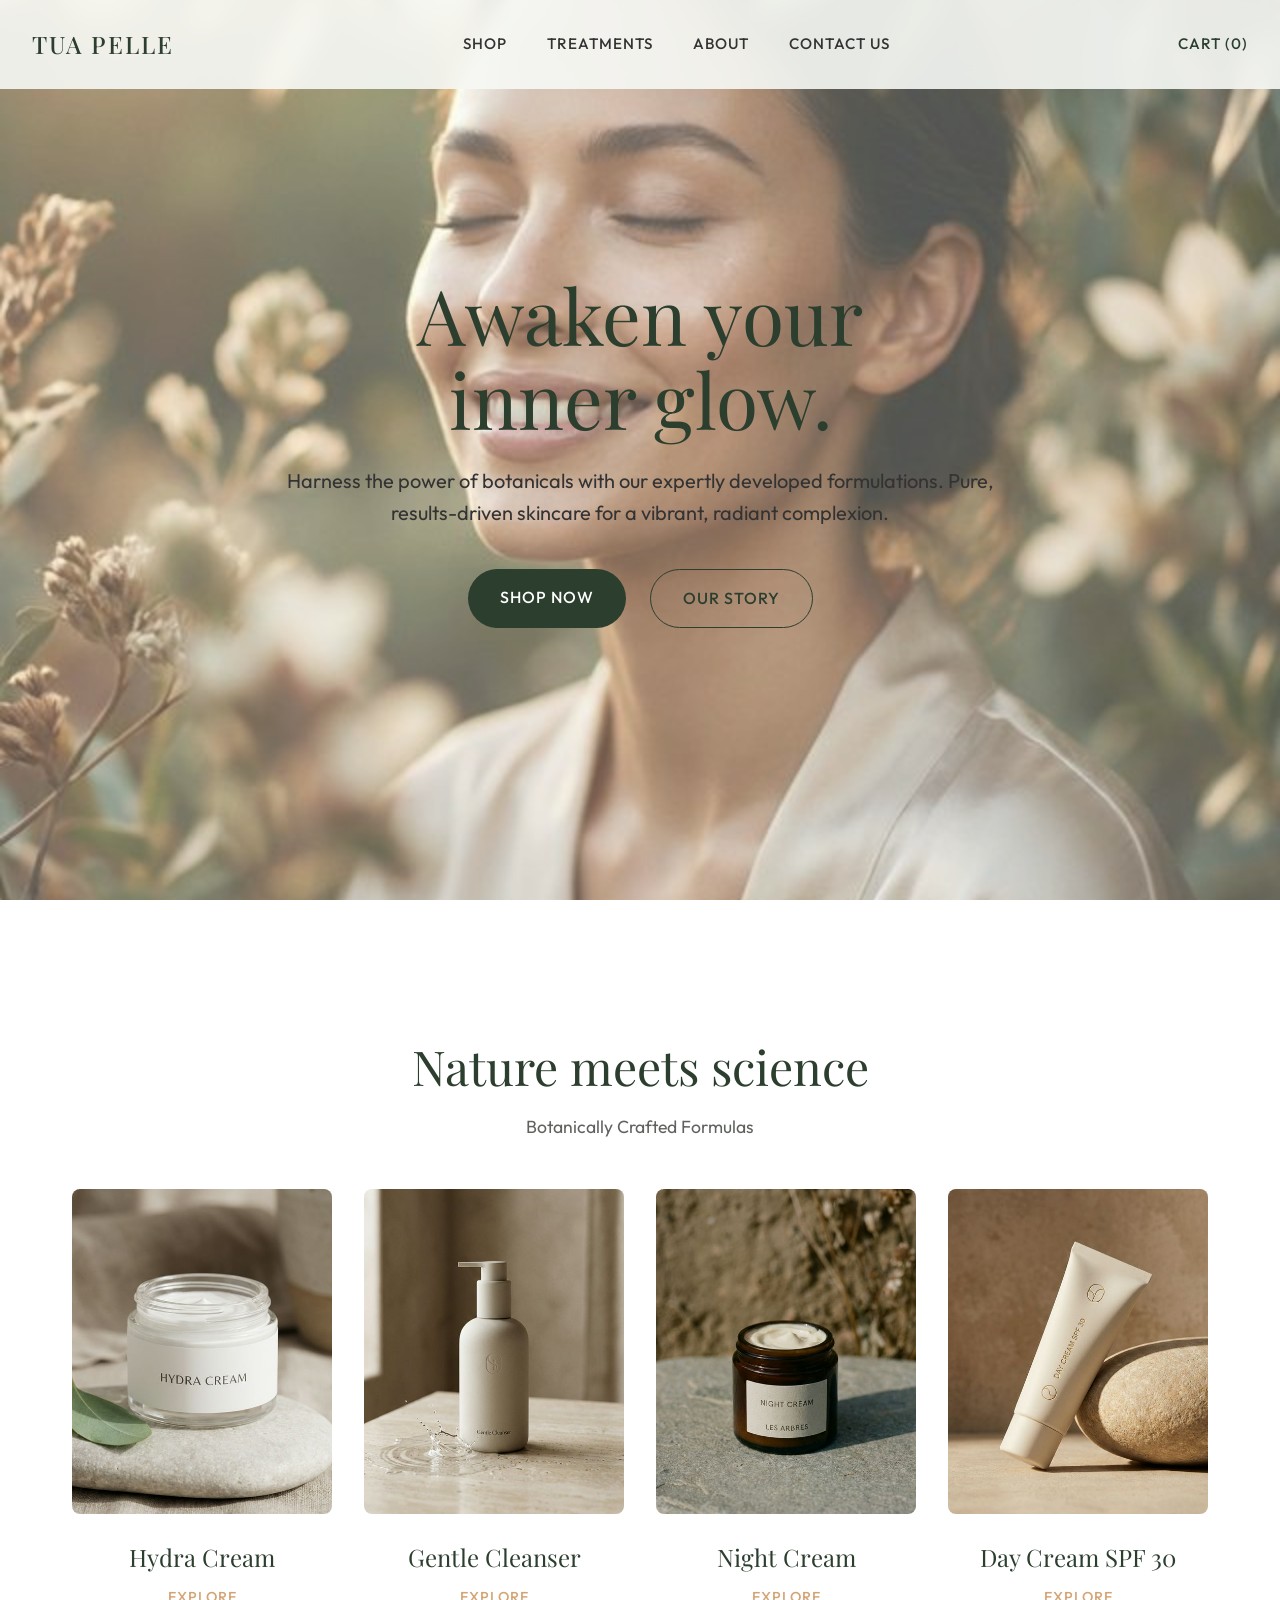
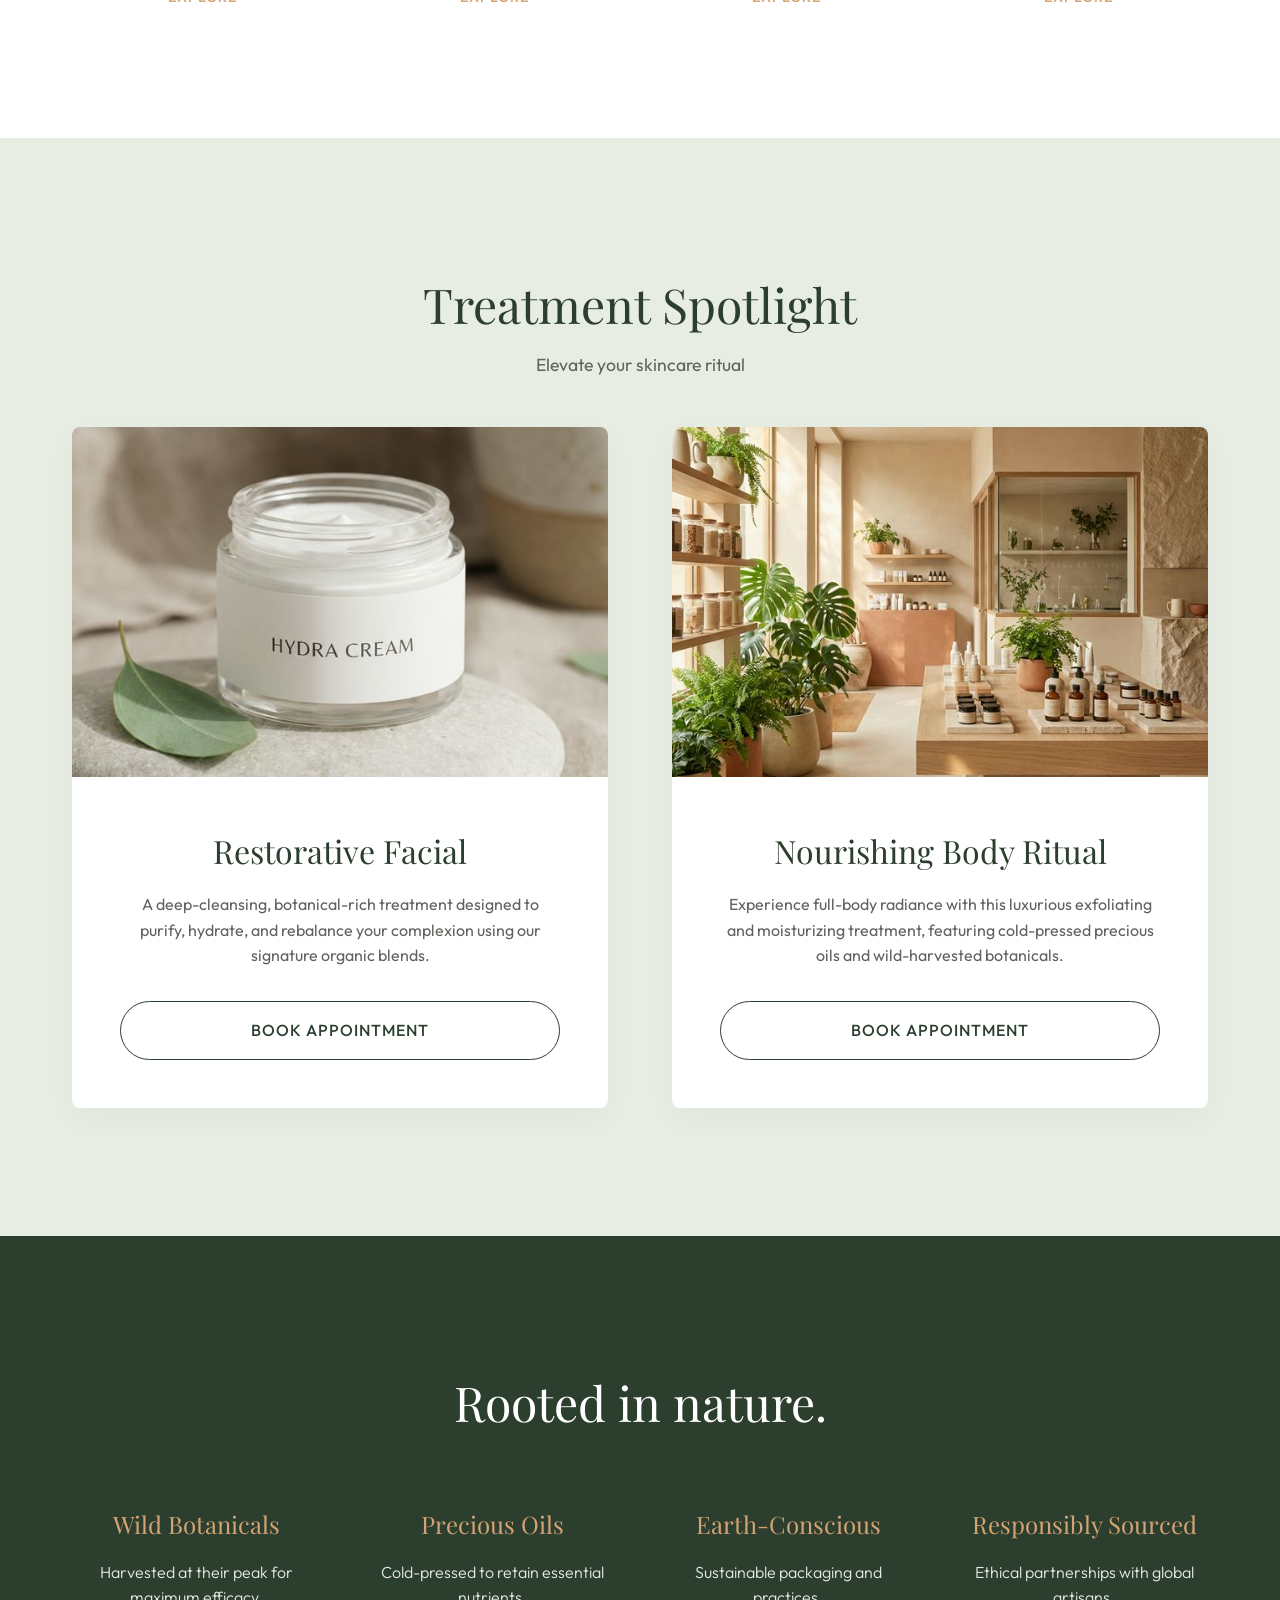
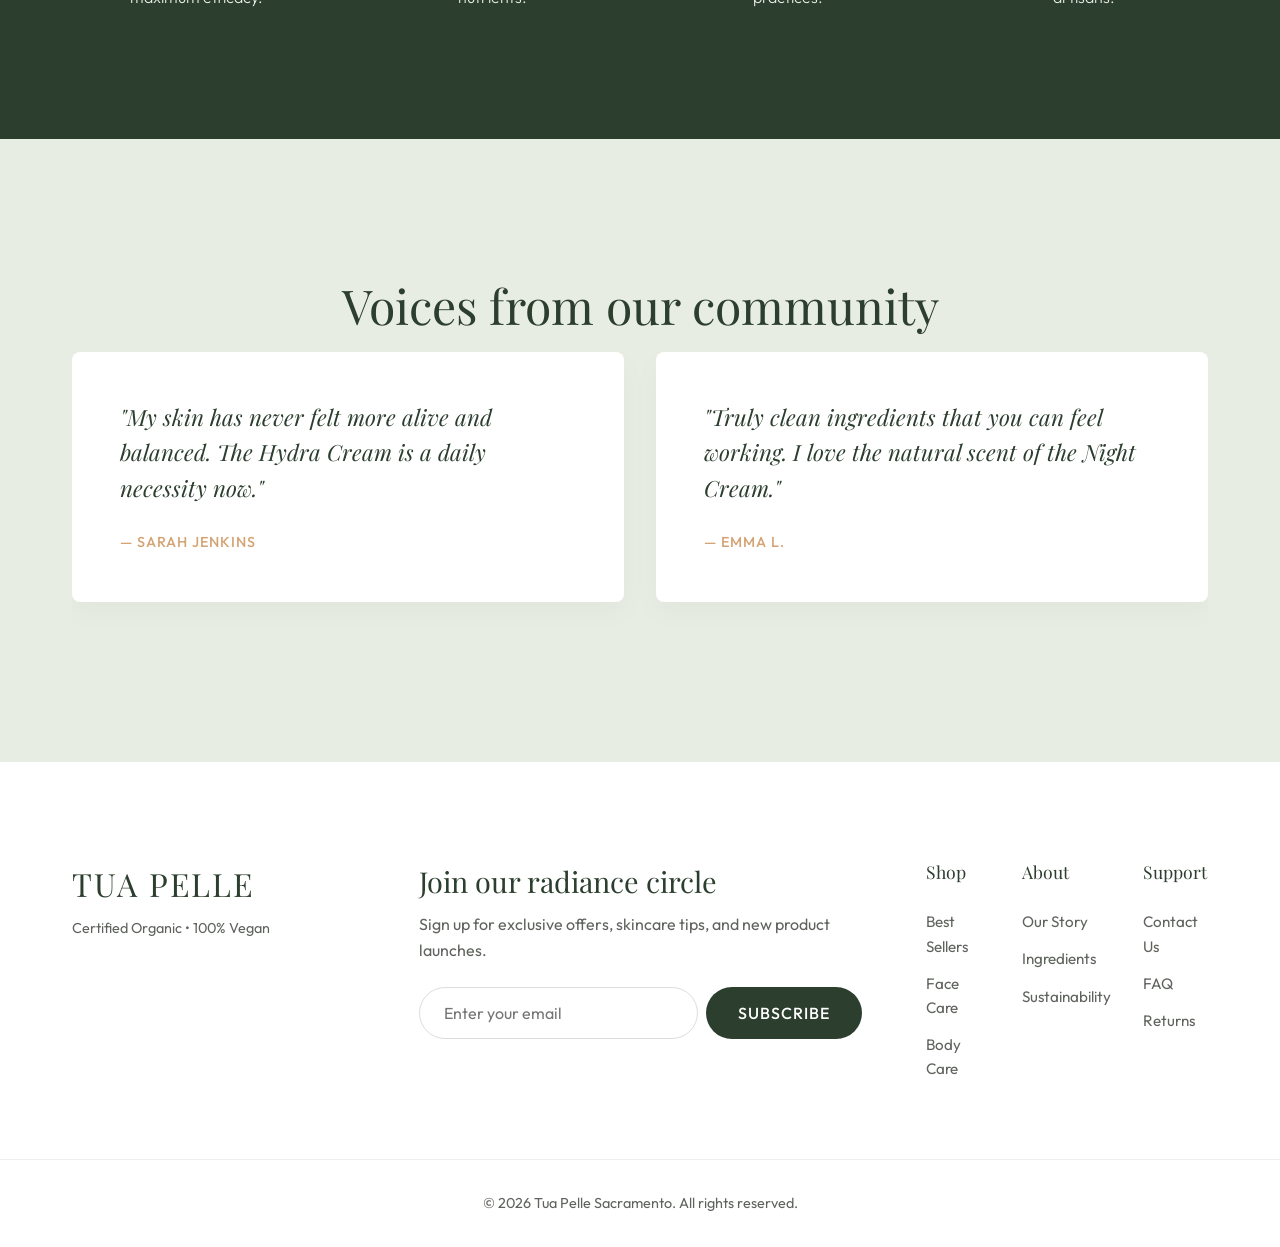
==== tuapelle/index.html @ a4c30607 "Add files via upload" ====
<!DOCTYPE html>
<html lang="en">

<head>
    <meta charset="UTF-8">
    <meta name="viewport" content="width=device-width, initial-scale=1.0">
    <title>Tua Pelle Sacramento — Natural Skincare</title>
    <meta name="description"
        content="Discover pure, results-driven skincare rooted in nature. Tua Pelle Sacramento offers organic, botanical blends for a vibrant, radiant complexion.">
    <link rel="preconnect" href="https://fonts.googleapis.com">
    <link rel="preconnect" href="https://fonts.gstatic.com" crossorigin>
    <link
        href="https://fonts.googleapis.com/css2?family=Outfit:wght@300;400;500;600&family=Playfair+Display:ital,wght@0,400;0,500;1,400&display=swap"
        rel="stylesheet">
    <link rel="stylesheet" href="css/styles.css">
</head>

<body>
    <header class="header">
        <div class="header-container">
            <a href="#" class="logo">TUA PELLE</a>
            <nav class="nav">
                <div class="nav-item">
                    <a href="shop.html" class="nav-link">Shop</a>
                </div>
                <div class="nav-item">
                    <a href="index.html#treatments" class="nav-link">Treatments</a>
                    <div class="dropdown-menu">
                        <a href="facial-treatment.html" class="dropdown-link">Facial Rituals</a>
                        <a href="body-treatment.html" class="dropdown-link">Body Rituals</a>
                    </div>
                </div>
                <div class="nav-item">
                    <a href="about.html" class="nav-link">About</a>
                </div>
                <div class="nav-item">
                    <a href="contact.html" class="nav-link">Contact Us</a>
                </div>
            </nav>
            <div class="header-actions">
                <button class="cart-btn">Cart (0)</button>
            </div>
        </div>
    </header>

    <main>
        <!-- Hero Section -->
        <section class="hero" id="hero">
            <!-- Background image will go in CSS -->
            <div class="hero-content">
                <h1 class="hero-title">Awaken your<br>inner glow.</h1>
                <p class="hero-subtitle">Harness the power of botanicals with our expertly developed formulations. Pure,
                    results-driven skincare for a vibrant, radiant complexion.</p>
                <div class="hero-cta">
                    <a href="#shop" class="btn btn-primary">Shop Now</a>
                    <a href="about.html" class="btn btn-secondary">Our Story</a>
                </div>
            </div>
        </section>

        <!-- Features / Products Section -->
        <section class="products" id="shop">
            <div class="container">
                <div class="section-header">
                    <h2 class="section-title">Nature meets science</h2>
                    <p class="section-desc">Botanically Crafted Formulas</p>
                </div>
                <div class="product-grid">
                    <div class="product-card">
                        <div class="product-image" id="prod-hydra"></div>
                        <h3 class="product-name">Hydra Cream</h3>
                        <a href="#" class="product-link">Explore</a>
                    </div>
                    <div class="product-card">
                        <div class="product-image" id="prod-cleanser"></div>
                        <h3 class="product-name">Gentle Cleanser</h3>
                        <a href="#" class="product-link">Explore</a>
                    </div>
                    <div class="product-card">
                        <div class="product-image" id="prod-night"></div>
                        <h3 class="product-name">Night Cream</h3>
                        <a href="#" class="product-link">Explore</a>
                    </div>
                    <div class="product-card">
                        <div class="product-image" id="prod-day"></div>
                        <h3 class="product-name">Day Cream SPF 30</h3>
                        <a href="#" class="product-link">Explore</a>
                    </div>
                </div>
            </div>
        </section>

        <!-- Treatments Section -->
        <section class="treatments" id="treatments">
            <div class="container">
                <div class="section-header">
                    <h2 class="section-title">Treatment Spotlight</h2>
                    <p class="section-desc">Elevate your skincare ritual</p>
                </div>
                <div class="treatment-grid">
                    <div class="treatment-card">
                        <div class="treatment-image" id="treat-facial"></div>
                        <div class="treatment-info">
                            <h3 class="treatment-name">Restorative Facial</h3>
                            <p class="treatment-desc">A deep-cleansing, botanical-rich treatment designed to purify,
                                hydrate, and rebalance your complexion using our signature organic blends.</p>
                            <a href="contact.html" class="btn btn-secondary treatment-btn">Book Appointment</a>
                        </div>
                    </div>
                    <div class="treatment-card">
                        <div class="treatment-image" id="treat-body"></div>
                        <div class="treatment-info">
                            <h3 class="treatment-name">Nourishing Body Ritual</h3>
                            <p class="treatment-desc">Experience full-body radiance with this luxurious exfoliating and
                                moisturizing treatment, featuring cold-pressed precious oils and wild-harvested
                                botanicals.</p>
                            <a href="contact.html" class="btn btn-secondary treatment-btn">Book Appointment</a>
                        </div>
                    </div>
                </div>
            </div>
        </section>

        <!-- Values Section -->
        <section class="values" id="about">
            <div class="container">
                <div class="section-header">
                    <h2 class="section-title">Rooted in nature.</h2>
                </div>
                <div class="values-grid">
                    <div class="value-item">
                        <h4 class="value-title">Wild Botanicals</h4>
                        <p class="value-desc">Harvested at their peak for maximum efficacy.</p>
                    </div>
                    <div class="value-item">
                        <h4 class="value-title">Precious Oils</h4>
                        <p class="value-desc">Cold-pressed to retain essential nutrients.</p>
                    </div>
                    <div class="value-item">
                        <h4 class="value-title">Earth-Conscious</h4>
                        <p class="value-desc">Sustainable packaging and practices.</p>
                    </div>
                    <div class="value-item">
                        <h4 class="value-title">Responsibly Sourced</h4>
                        <p class="value-desc">Ethical partnerships with global artisans.</p>
                    </div>
                </div>
            </div>
        </section>

        <!-- Testimonials Section -->
        <section class="testimonials">
            <div class="container">
                <div class="section-header">
                    <h2 class="section-title">Voices from our community</h2>
                </div>
                <div class="testimonial-carousel">
                    <div class="testimonial-card">
                        <p class="quote">"My skin has never felt more alive and balanced. The Hydra Cream is a daily
                            necessity now."</p>
                        <p class="author">— Sarah Jenkins</p>
                    </div>
                    <div class="testimonial-card">
                        <p class="quote">"Truly clean ingredients that you can feel working. I love the natural scent of
                            the Night Cream."</p>
                        <p class="author">— Emma L.</p>
                    </div>
                    <div class="testimonial-card">
                        <p class="quote">"The Gentle Cleanser leaves my face soft, not stripped. Finally, a skincare
                            routine that feels like self-care."</p>
                        <p class="author">— Lauren C.</p>
                    </div>
                </div>
            </div>
        </section>

        <!-- Footer / Newsletter -->
        <footer class="footer" id="support">
            <div class="container footer-grid">
                <div class="footer-brand">
                    <h2 class="footer-logo">TUA PELLE</h2>
                    <p class="footer-tagline">Certified Organic &bull; 100% Vegan</p>
                </div>
                <div class="footer-newsletter">
                    <h3 class="newsletter-title">Join our radiance circle</h3>
                    <p class="newsletter-desc">Sign up for exclusive offers, skincare tips, and new product launches.
                    </p>
                    <form class="newsletter-form">
                        <input type="email" placeholder="Enter your email" required>
                        <button type="submit" class="btn btn-primary">Subscribe</button>
                    </form>
                </div>
                <div class="footer-links">
                    <div class="link-column">
                        <h4>Shop</h4>
                        <a href="#shop">Best Sellers</a>
                        <a href="#shop">Face Care</a>
                        <a href="#shop">Body Care</a>
                    </div>
                    <div class="link-column">
                        <h4>About</h4>
                        <a href="about.html">Our Story</a>
                        <a href="about.html">Ingredients</a>
                        <a href="about.html">Sustainability</a>
                    </div>
                    <div class="link-column">
                        <h4>Support</h4>
                        <a href="contact.html">Contact Us</a>
                        <a href="contact.html">FAQ</a>
                        <a href="contact.html">Returns</a>
                    </div>
                </div>
            </div>
            <div class="footer-bottom">
                <p>&copy; 2026 Tua Pelle Sacramento. All rights reserved.</p>
            </div>
        </footer>
    </main>

    <script src="js/main.js"></script>
</body>

</html>
---- tuapelle/css/styles.css ----
:root {
    --primary-color: #2c3e2e;
    /* Deep Forest Green */
    --secondary-color: #e8ede3;
    /* Soft Sage / Off-White */
    --accent-color: #d4a373;
    /* Earthy Gold / Ochre */
    --text-color: #333333;
    --text-light: #5f635d;
    --bg-color: #f7f9f6;
    /* Very light subtle green tint */

    --font-heading: 'Playfair Display', serif;
    --font-body: 'Outfit', sans-serif;

    --transition: all 0.4s cubic-bezier(0.25, 0.46, 0.45, 0.94);
    --border-radius: 8px;
    --spacing-unit: 1rem;
}

* {
    margin: 0;
    padding: 0;
    box-sizing: border-box;
}

html {
    scroll-behavior: smooth;
}

body {
    font-family: var(--font-body);
    font-size: 16px;
    line-height: 1.6;
    color: var(--text-color);
    background-color: var(--bg-color);
    overflow-x: hidden;
}

h1,
h2,
h3,
h4,
h5,
h6 {
    font-family: var(--font-heading);
    font-weight: 400;
    color: var(--primary-color);
    margin-bottom: 1rem;
}

a {
    text-decoration: none;
    color: inherit;
    transition: var(--transition);
}

.container {
    max-width: 1200px;
    margin: 0 auto;
    padding: 0 2rem;
}

/* Typography Utilities */
.section-title {
    font-size: clamp(2rem, 4vw, 3rem);
    text-align: center;
    margin-bottom: 0.5rem;
}

.section-desc {
    text-align: center;
    color: var(--text-light);
    font-size: 1.1rem;
    margin-bottom: 3rem;
}

/* Buttons */
.btn {
    display: inline-block;
    padding: 1rem 2rem;
    font-family: var(--font-body);
    font-weight: 500;
    font-size: 1rem;
    text-transform: uppercase;
    letter-spacing: 1px;
    border-radius: 30px;
    cursor: pointer;
    transition: var(--transition);
    border: none;
}

.btn-primary {
    background-color: var(--primary-color);
    color: #fff;
}

.btn-primary:hover {
    background-color: #1a251b;
    transform: translateY(-2px);
    box-shadow: 0 10px 20px rgba(44, 62, 46, 0.2);
}

.btn-secondary {
    background-color: transparent;
    color: var(--primary-color);
    border: 1px solid var(--primary-color);
}

.btn-secondary:hover {
    background-color: var(--primary-color);
    color: #fff;
}

/* Header */
.header {
    position: fixed;
    top: 0;
    left: 0;
    width: 100%;
    z-index: 1000;
    background-color: rgba(247, 249, 246, 0.9);
    backdrop-filter: blur(10px);
    transition: var(--transition);
    padding: 1.5rem 0;
    border-bottom: 1px solid transparent;
}

.header.scrolled {
    padding: 1rem 0;
    border-bottom: 1px solid rgba(44, 62, 46, 0.1);
    box-shadow: 0 2px 10px rgba(0, 0, 0, 0.02);
}

.header-container {
    display: flex;
    justify-content: space-between;
    align-items: center;
    max-width: 1400px;
    margin: 0 auto;
    padding: 0 2rem;
}

.logo {
    font-family: var(--font-heading);
    font-size: 1.5rem;
    font-weight: 500;
    letter-spacing: 2px;
    color: var(--primary-color);
}

.nav {
    display: flex;
    gap: 2.5rem;
    align-items: center;
}

.nav-item {
    position: relative;
}

.nav-link {
    font-size: 0.95rem;
    font-weight: 500;
    text-transform: uppercase;
    letter-spacing: 1px;
    position: relative;
    padding: 0.5rem 0;
    display: inline-block;
}

.nav-link::after {
    content: '';
    position: absolute;
    width: 0;
    height: 1px;
    bottom: 2px;
    left: 0;
    background-color: var(--primary-color);
    transition: var(--transition);
}

.nav-link:hover::after {
    width: 100%;
}

/* Dropdown Menu */
.dropdown-menu {
    position: absolute;
    top: 100%;
    left: -1rem;
    background: #fff;
    min-width: 220px;
    box-shadow: 0 10px 30px rgba(0, 0, 0, 0.05);
    border-radius: var(--border-radius);
    padding: 1rem 0;
    opacity: 0;
    visibility: hidden;
    transform: translateY(10px);
    transition: var(--transition);
    z-index: 100;
}

.nav-item:hover .dropdown-menu {
    opacity: 1;
    visibility: visible;
    transform: translateY(0);
}

.dropdown-link {
    display: block;
    padding: 0.8rem 1.5rem;
    color: var(--text-color);
    font-size: 0.95rem;
    transition: var(--transition);
}

.dropdown-link:hover {
    background-color: var(--bg-color);
    color: var(--primary-color);
    padding-left: 2rem;
}

.cart-btn {
    background: none;
    border: none;
    font-family: var(--font-body);
    font-size: 0.95rem;
    text-transform: uppercase;
    letter-spacing: 1px;
    cursor: pointer;
    font-weight: 500;
    color: var(--primary-color);
    transition: var(--transition);
}

.cart-btn:hover {
    color: var(--accent-color);
}

/* Hero Section */
.hero {
    height: 100vh;
    min-height: 600px;
    position: relative;
    display: flex;
    align-items: center;
    justify-content: center;
    overflow: hidden;
}

/* We will inject the background image dynamically via JS to use the correct artifact path */
.hero::before {
    content: '';
    position: absolute;
    top: 0;
    left: 0;
    width: 100%;
    height: 100%;
    background-image: url('../images/hero.png');
    background-size: cover;
    background-position: center;
    z-index: -1;
}

/* Optional overlay for better text readability if the generated image is too bright */
.hero::after {
    content: '';
    position: absolute;
    top: 0;
    left: 0;
    width: 100%;
    height: 100%;
    background: rgba(247, 249, 246, 0.3);
    z-index: -1;
}

.hero-content {
    text-align: center;
    max-width: 800px;
    padding: 2rem;
    opacity: 0;
    transform: translateY(30px);
    animation: fadeInUp 1s forwards 0.5s;
}

.hero-title {
    font-size: clamp(3rem, 6vw, 5.5rem);
    line-height: 1.1;
    margin-bottom: 1.5rem;
    color: var(--primary-color);
}

.hero-subtitle {
    font-size: clamp(1.1rem, 2vw, 1.25rem);
    margin-bottom: 2.5rem;
    color: var(--text-color);
}

.hero-cta {
    display: flex;
    gap: 1.5rem;
    justify-content: center;
}

@keyframes fadeInUp {
    to {
        opacity: 1;
        transform: translateY(0);
    }
}

/* Products Section */
.products {
    padding: 8rem 0;
    background-color: #fff;
}

.product-grid {
    display: grid;
    grid-template-columns: repeat(auto-fit, minmax(250px, 1fr));
    gap: 2rem;
}

.product-card {
    text-align: center;
    opacity: 0;
    transform: translateY(20px);
    transition: var(--transition);
}

.product-card.visible {
    opacity: 1;
    transform: translateY(0);
}

.product-image {
    width: 100%;
    aspect-ratio: 4/5;
    background-color: var(--secondary-color);
    background-size: cover;
    background-position: center;
    border-radius: var(--border-radius);
    margin-bottom: 1.5rem;
    transition: var(--transition);
    overflow: hidden;
}

#prod-hydra {
    background-image: url('../images/product1.png');
}

#prod-cleanser {
    background-image: url('../images/product2.png');
}

#prod-night {
    background-image: url('../images/product3.png');
}

#prod-day {
    background-image: url('../images/product4.png');
}

.product-card:hover .product-image {
    transform: scale(1.03);
    box-shadow: 0 15px 30px rgba(0, 0, 0, 0.08);
}

.product-name {
    font-size: 1.5rem;
    margin-bottom: 0.5rem;
}

.product-link {
    font-family: var(--font-body);
    font-weight: 500;
    color: var(--accent-color);
    text-transform: uppercase;
    letter-spacing: 1px;
    font-size: 0.9rem;
    position: relative;
    display: inline-block;
}

.product-link::after {
    content: '';
    position: absolute;
    width: 100%;
    height: 1px;
    bottom: -2px;
    left: 0;
    background-color: var(--accent-color);
    transform: scaleX(0);
    transform-origin: right;
    transition: transform 0.3s ease;
}

.product-card:hover .product-link::after {
    transform: scaleX(1);
    transform-origin: left;
}

/* Treatments Section */
.treatments {
    padding: 8rem 0;
    background-color: var(--secondary-color);
}

.treatment-grid {
    display: grid;
    grid-template-columns: 1fr;
    gap: 4rem;
}

@media (min-width: 992px) {
    .treatment-grid {
        grid-template-columns: 1fr 1fr;
    }
}

.treatment-card {
    background-color: #fff;
    border-radius: var(--border-radius);
    overflow: hidden;
    box-shadow: 0 10px 30px rgba(0, 0, 0, 0.03);
    transition: var(--transition);
    opacity: 0;
    transform: translateY(20px);
}

.treatment-card.visible {
    opacity: 1;
    transform: translateY(0);
}

.treatment-card:hover {
    box-shadow: 0 15px 40px rgba(0, 0, 0, 0.08);
    transform: translateY(-5px);
}

.treatment-image {
    width: 100%;
    height: 350px;
    background-size: cover;
    background-position: center;
}

#treat-facial {
    background-image: url('../images/product1.png');
}

#treat-body {
    background-image: url('../images/about.png');
}

.treatment-info {
    padding: 3rem;
    text-align: center;
}

.treatment-name {
    font-size: 2rem;
    margin-bottom: 1rem;
    color: var(--primary-color);
}

.treatment-desc {
    color: var(--text-light);
    margin-bottom: 2rem;
}

.treatment-btn {
    width: 100%;
}

/* Values Section */
.values {
    padding: 8rem 0;
    background-color: var(--primary-color);
    color: #fff;
    text-align: center;
}

.values .section-title {
    color: #fff;
    margin-bottom: 4rem;
}

.values-grid {
    display: grid;
    grid-template-columns: repeat(auto-fit, minmax(220px, 1fr));
    gap: 3rem;
}

.value-item {
    opacity: 0;
    transform: translateY(20px);
}

.value-item.visible {
    opacity: 1;
    transform: translateY(0);
    transition: opacity 0.8s ease, transform 0.8s ease;
}

.value-title {
    color: var(--accent-color);
    font-size: 1.5rem;
    margin-bottom: 1rem;
}

.value-desc {
    color: #e8ede3;
    font-weight: 300;
}

/* Testimonials */
.testimonials {
    padding: 8rem 0;
    background-color: var(--secondary-color);
}

.testimonial-carousel {
    display: flex;
    overflow-x: auto;
    scroll-snap-type: x mandatory;
    gap: 2rem;
    padding-bottom: 2rem;
    scrollbar-width: thin;
    scrollbar-color: var(--primary-color) transparent;
}

.testimonial-carousel::-webkit-scrollbar {
    height: 6px;
}

.testimonial-carousel::-webkit-scrollbar-thumb {
    background-color: var(--primary-color);
    border-radius: 10px;
}

.testimonial-card {
    flex: 0 0 calc(100% - 2rem);
    scroll-snap-align: center;
    background: #fff;
    padding: 3rem;
    border-radius: var(--border-radius);
    box-shadow: 0 10px 30px rgba(0, 0, 0, 0.03);
}

@media (min-width: 768px) {
    .testimonial-card {
        flex: 0 0 calc(50% - 1rem);
    }
}

.quote {
    font-family: var(--font-heading);
    font-size: 1.4rem;
    font-style: italic;
    margin-bottom: 1.5rem;
    color: var(--primary-color);
}

.author {
    font-weight: 500;
    text-transform: uppercase;
    letter-spacing: 1px;
    font-size: 0.9rem;
    color: var(--accent-color);
}

/* Footer */
.footer {
    padding: 6rem 0 2rem;
    background-color: #fff;
}

.footer-grid {
    display: grid;
    grid-template-columns: 1fr;
    gap: 4rem;
    margin-bottom: 4rem;
}

@media (min-width: 992px) {
    .footer-grid {
        grid-template-columns: 1fr 1fr 1fr;
    }
}

.footer-logo {
    font-size: 2rem;
    letter-spacing: 2px;
    margin-bottom: 0.5rem;
}

.footer-tagline {
    color: var(--text-light);
    font-size: 0.9rem;
}

.newsletter-title {
    font-size: 1.8rem;
    margin-bottom: 0.5rem;
}

.newsletter-desc {
    color: var(--text-light);
    margin-bottom: 1.5rem;
}

.newsletter-form {
    display: flex;
    gap: 0.5rem;
}

.newsletter-form input {
    flex: 1;
    padding: 0.8rem 1.5rem;
    border: 1px solid #ddd;
    border-radius: 30px;
    font-family: var(--font-body);
    font-size: 1rem;
    outline: none;
    transition: border-color 0.3s;
}

.newsletter-form input:focus {
    border-color: var(--primary-color);
}

.footer-links {
    display: flex;
    justify-content: space-between;
    gap: 2rem;
}

.link-column h4 {
    font-size: 1.1rem;
    margin-bottom: 1.5rem;
}

.link-column a {
    display: block;
    color: var(--text-light);
    margin-bottom: 0.8rem;
    font-size: 0.95rem;
}

.link-column a:hover {
    color: var(--accent-color);
}

.footer-bottom {
    text-align: center;
    padding-top: 2rem;
    border-top: 1px solid #eee;
    color: var(--text-light);
    font-size: 0.9rem;
}

/* Responsive Adjustments */
@media (max-width: 768px) {
    .header-container {
        flex-direction: column;
        gap: 1rem;
    }

    .nav {
        gap: 1.5rem;
    }

    .hero-cta {
        flex-direction: column;
    }

    .footer-links {
        flex-direction: column;
    }
}
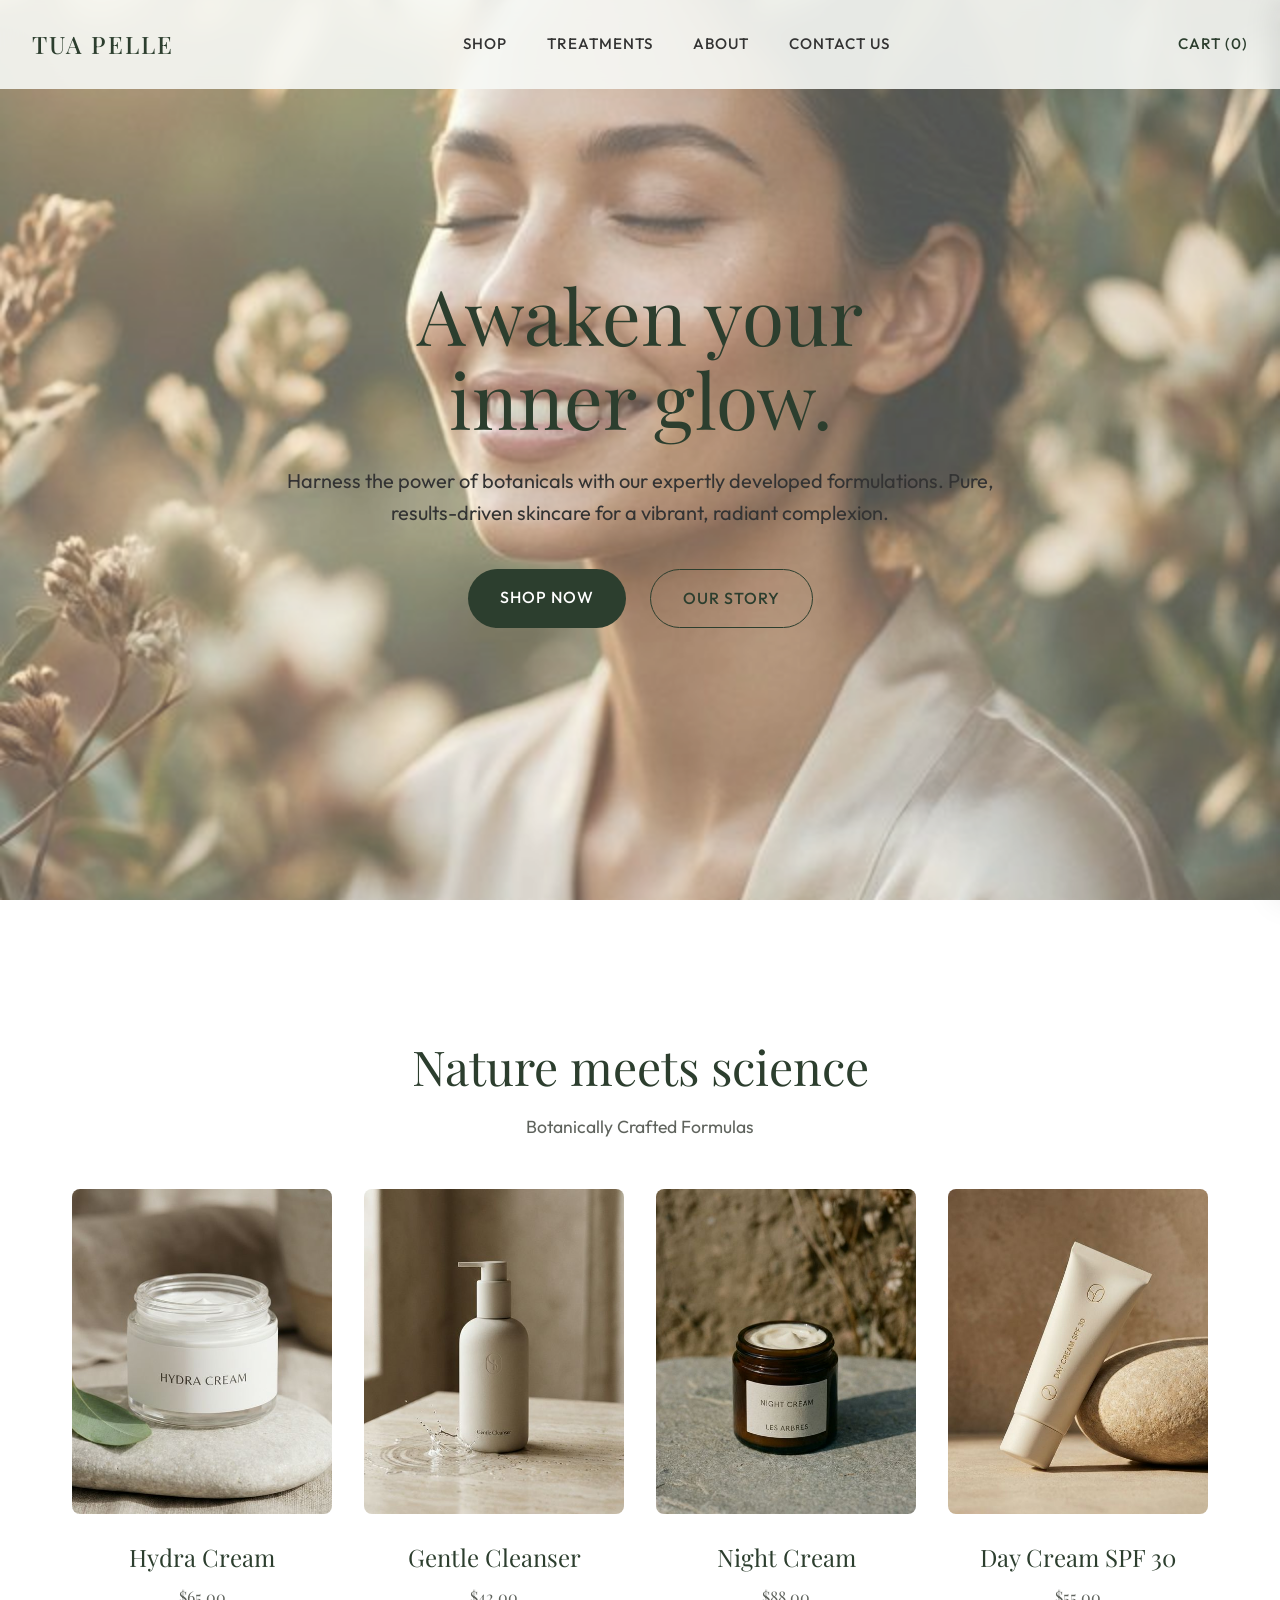
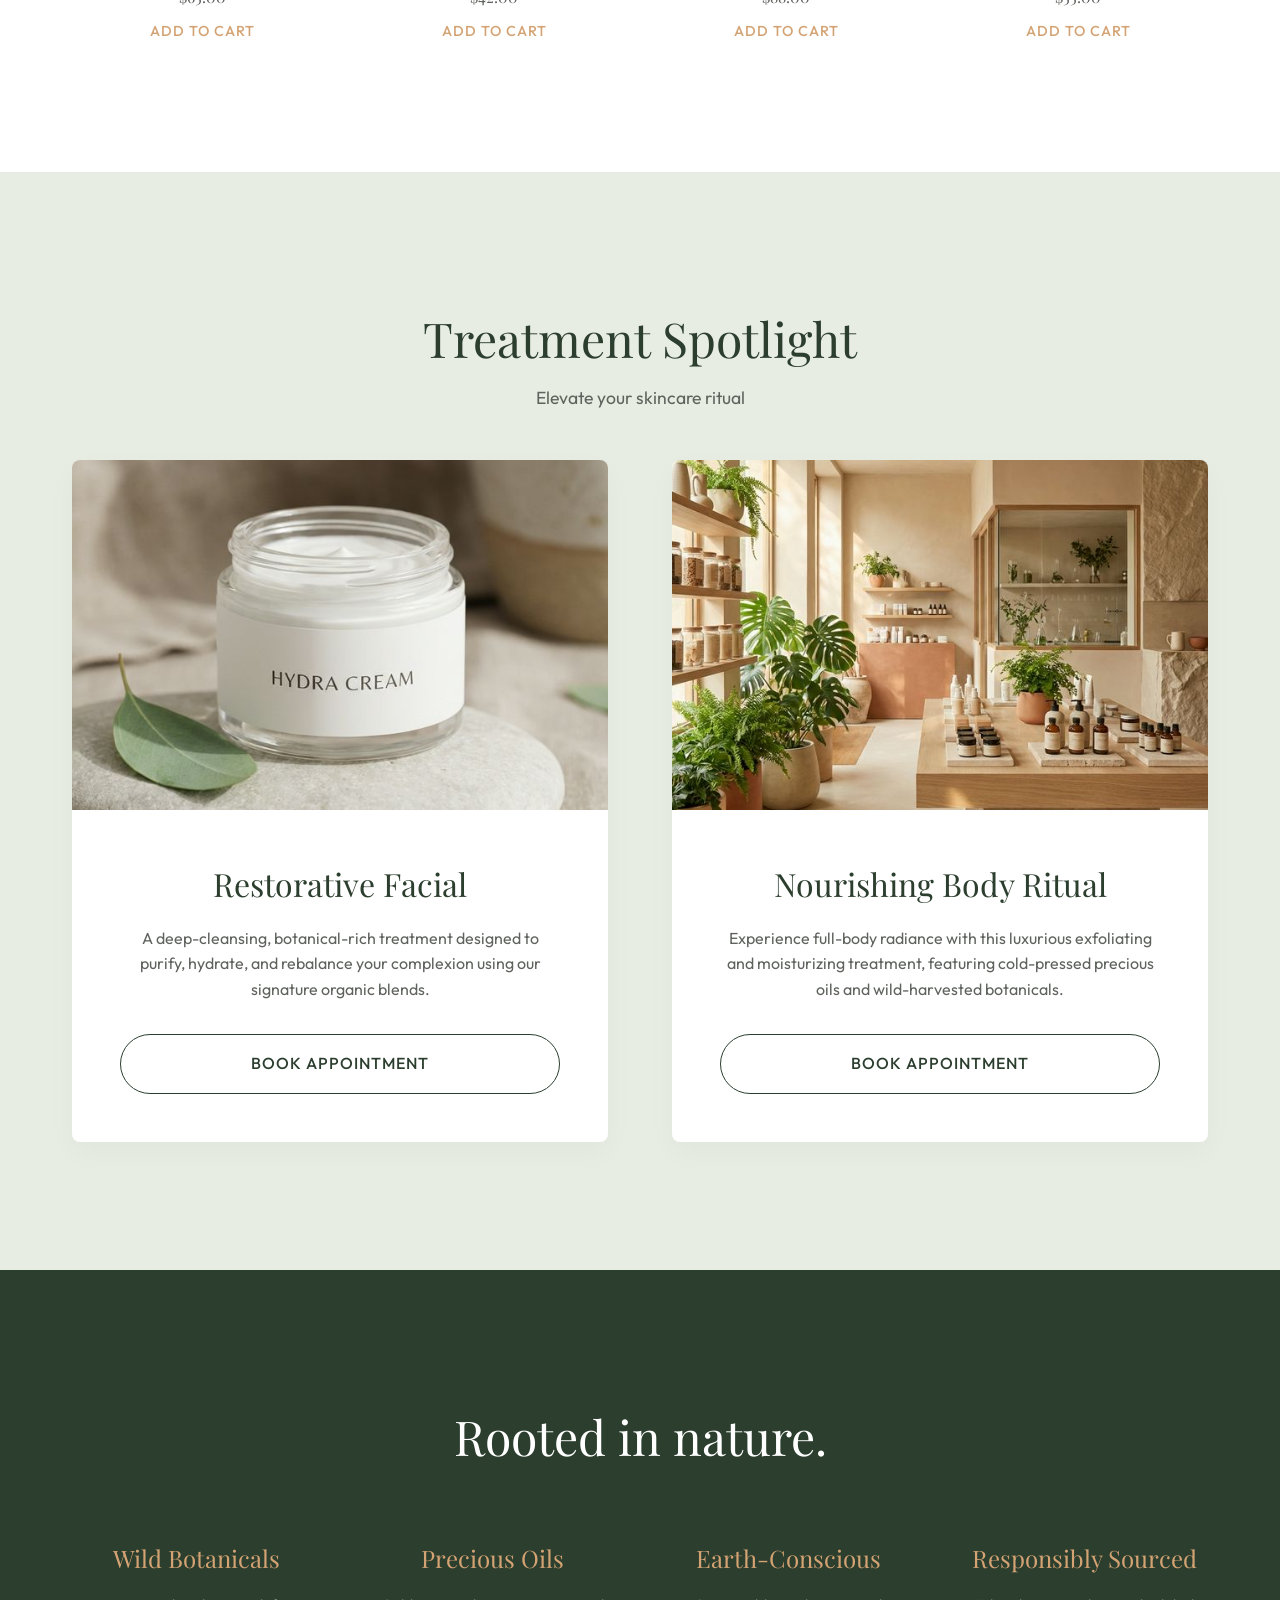
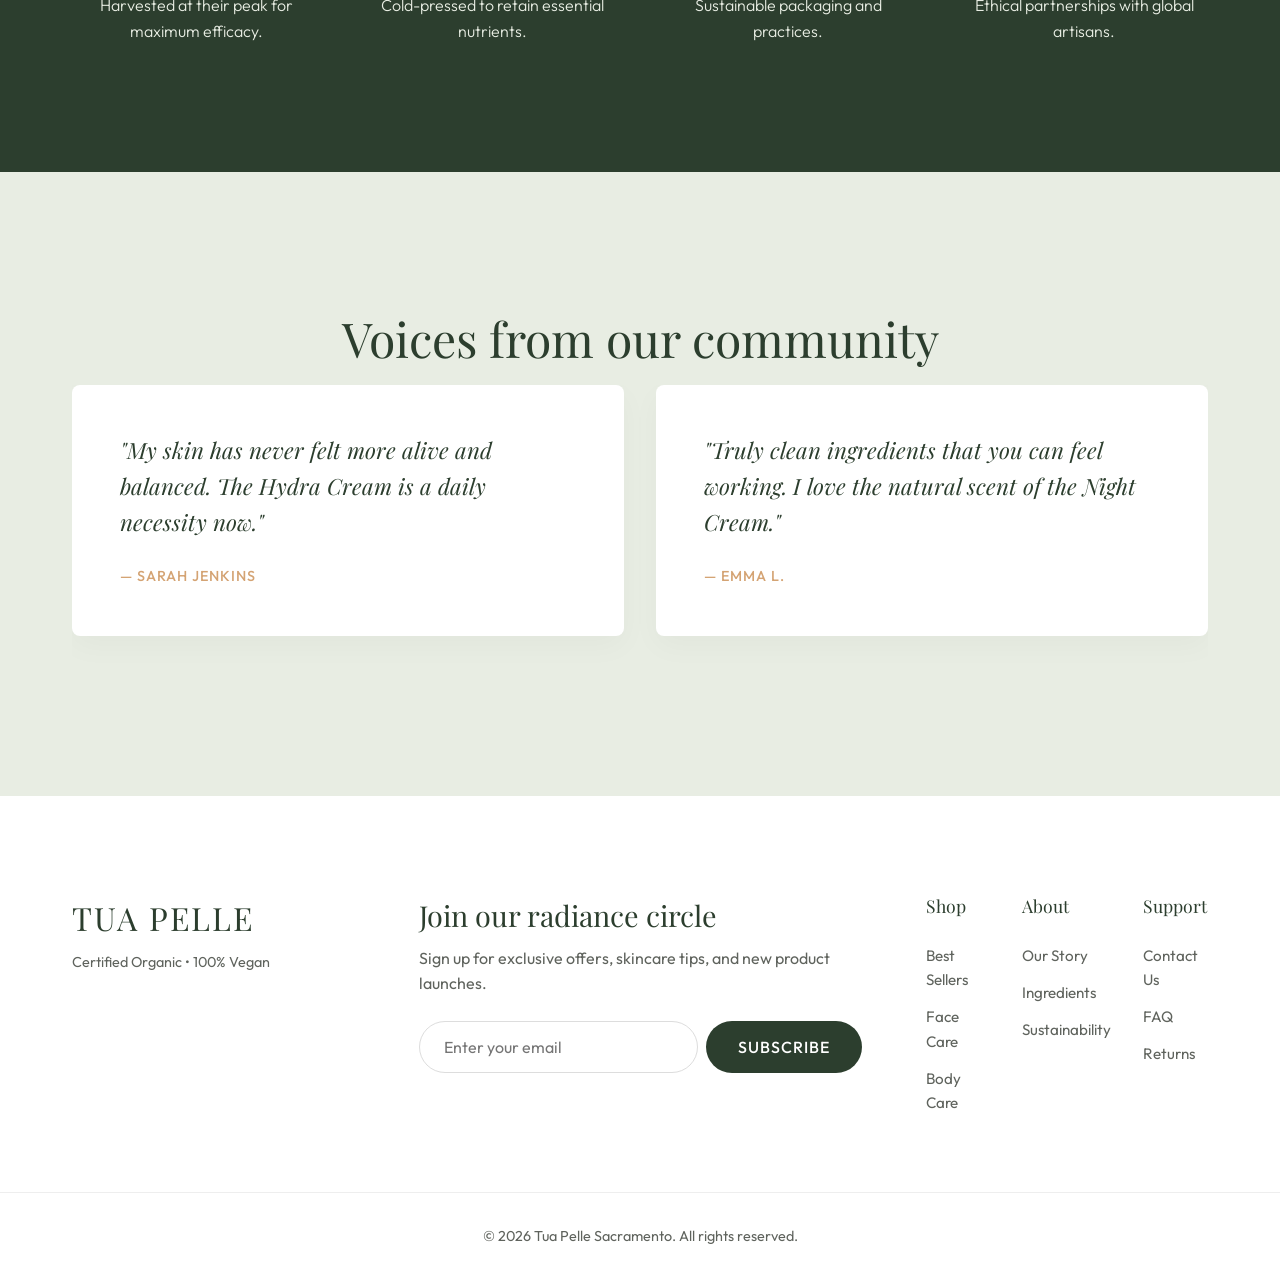
==== commit 00e8bdc8: "Add files via upload" ====
--- a/tuapelle/index.html
+++ b/tuapelle/index.html
@@ -69,22 +69,46 @@
                     <div class="product-card">
                         <div class="product-image" id="prod-hydra"></div>
                         <h3 class="product-name">Hydra Cream</h3>
-                        <a href="#" class="product-link">Explore</a>
+                        <p class="product-price"
+                            style="margin-bottom: 0.5rem; color: var(--text-light); font-family: var(--font-heading);">
+                            $65.00</p>
+                        <button class="product-link add-to-cart-btn"
+                            style="background:none; border:none; cursor:pointer;" data-id="prod_hydra"
+                            data-name="Hydra Cream" data-price="65.00" data-image="images/product1.png">Add to
+                            Cart</button>
                     </div>
                     <div class="product-card">
                         <div class="product-image" id="prod-cleanser"></div>
                         <h3 class="product-name">Gentle Cleanser</h3>
-                        <a href="#" class="product-link">Explore</a>
+                        <p class="product-price"
+                            style="margin-bottom: 0.5rem; color: var(--text-light); font-family: var(--font-heading);">
+                            $42.00</p>
+                        <button class="product-link add-to-cart-btn"
+                            style="background:none; border:none; cursor:pointer;" data-id="prod_cleanser"
+                            data-name="Gentle Cleanser" data-price="42.00" data-image="images/product2.png">Add to
+                            Cart</button>
                     </div>
                     <div class="product-card">
                         <div class="product-image" id="prod-night"></div>
                         <h3 class="product-name">Night Cream</h3>
-                        <a href="#" class="product-link">Explore</a>
+                        <p class="product-price"
+                            style="margin-bottom: 0.5rem; color: var(--text-light); font-family: var(--font-heading);">
+                            $88.00</p>
+                        <button class="product-link add-to-cart-btn"
+                            style="background:none; border:none; cursor:pointer;" data-id="prod_night"
+                            data-name="Night Cream" data-price="88.00" data-image="images/product3.png">Add to
+                            Cart</button>
                     </div>
                     <div class="product-card">
                         <div class="product-image" id="prod-day"></div>
                         <h3 class="product-name">Day Cream SPF 30</h3>
-                        <a href="#" class="product-link">Explore</a>
+                        <p class="product-price"
+                            style="margin-bottom: 0.5rem; color: var(--text-light); font-family: var(--font-heading);">
+                            $55.00</p>
+                        <button class="product-link add-to-cart-btn"
+                            style="background:none; border:none; cursor:pointer;" data-id="prod_day"
+                            data-name="Day Cream SPF 30" data-price="55.00" data-image="images/product4.png">Add to
+                            Cart</button>
                     </div>
                 </div>
             </div>
--- a/tuapelle/css/styles.css
+++ b/tuapelle/css/styles.css
@@ -679,4 +679,189 @@
     .footer-links {
         flex-direction: column;
     }
+}
+
+/* --- SHOPPING CART --- */
+.cart-overlay {
+    position: fixed;
+    top: 0;
+    left: 0;
+    width: 100%;
+    height: 100vh;
+    background-color: rgba(0, 0, 0, 0.4);
+    z-index: 1050;
+    opacity: 0;
+    visibility: hidden;
+    transition: var(--transition);
+}
+
+.cart-overlay.active {
+    opacity: 1;
+    visibility: visible;
+}
+
+.cart-sidebar {
+    position: fixed;
+    top: 0;
+    right: -450px;
+    width: 100%;
+    max-width: 450px;
+    height: 100vh;
+    background-color: #fff;
+    z-index: 1060;
+    display: flex;
+    flex-direction: column;
+    box-shadow: -5px 0 30px rgba(0, 0, 0, 0.1);
+    transition: right 0.4s cubic-bezier(0.25, 0.46, 0.45, 0.94);
+}
+
+.cart-sidebar.open {
+    right: 0;
+}
+
+.cart-header {
+    display: flex;
+    justify-content: space-between;
+    align-items: center;
+    padding: 2rem 2.5rem;
+    border-bottom: 1px solid #eee;
+}
+
+.cart-header h2 {
+    margin-bottom: 0;
+    font-size: 1.8rem;
+    font-family: var(--font-heading);
+}
+
+.close-cart {
+    background: none;
+    border: none;
+    font-size: 2.5rem;
+    line-height: 1;
+    cursor: pointer;
+    color: var(--text-light);
+    transition: var(--transition);
+}
+
+.close-cart:hover {
+    color: var(--primary-color);
+}
+
+.cart-items {
+    flex: 1;
+    overflow-y: auto;
+    padding: 2.5rem;
+    display: flex;
+    flex-direction: column;
+    gap: 2rem;
+}
+
+.cart-empty-msg {
+    text-align: center;
+    color: var(--text-light);
+    font-size: 1.1rem;
+    margin-top: 2rem;
+}
+
+.cart-item {
+    display: flex;
+    gap: 1.5rem;
+    padding-bottom: 1.5rem;
+    border-bottom: 1px solid #f5f5f5;
+}
+
+.cart-item-img {
+    width: 90px;
+    height: 110px;
+    background-color: var(--secondary-color);
+    background-size: cover;
+    background-position: center;
+    border-radius: var(--border-radius);
+}
+
+.cart-item-details {
+    flex: 1;
+    display: flex;
+    flex-direction: column;
+}
+
+.cart-item-title {
+    font-size: 1.1rem;
+    margin-bottom: 0.3rem;
+    color: var(--text-color);
+    font-family: var(--font-body);
+    font-weight: 500;
+}
+
+.cart-item-price {
+    font-family: var(--font-heading);
+    color: var(--primary-color);
+    font-size: 1.1rem;
+    margin-bottom: auto;
+}
+
+.cart-item-controls {
+    display: flex;
+    align-items: center;
+    gap: 1.2rem;
+    margin-top: 1rem;
+}
+
+.qty-btn {
+    background: none;
+    border: 1px solid #ddd;
+    width: 28px;
+    height: 28px;
+    display: flex;
+    align-items: center;
+    justify-content: center;
+    cursor: pointer;
+    border-radius: 50%;
+    color: var(--text-light);
+    transition: var(--transition);
+    font-size: 1rem;
+}
+
+.qty-btn:hover {
+    border-color: var(--primary-color);
+    color: var(--primary-color);
+}
+
+.remove-item {
+    background: none;
+    border: none;
+    color: #e63946;
+    font-size: 0.8rem;
+    font-weight: 500;
+    text-transform: uppercase;
+    letter-spacing: 1px;
+    cursor: pointer;
+    margin-left: auto;
+    transition: var(--transition);
+}
+
+.remove-item:hover {
+    color: #b71c1c;
+}
+
+.cart-footer {
+    padding: 2.5rem;
+    border-top: 1px solid #eee;
+    background-color: var(--bg-color);
+}
+
+.cart-subtotal {
+    display: flex;
+    justify-content: space-between;
+    font-size: 1.3rem;
+    margin-bottom: 2rem;
+    font-family: var(--font-heading);
+    color: var(--primary-color);
+}
+
+.cart-checkout-btn {
+    width: 100%;
+    text-align: center;
+    padding: 1.2rem;
+    font-size: 1.1rem;
 }
